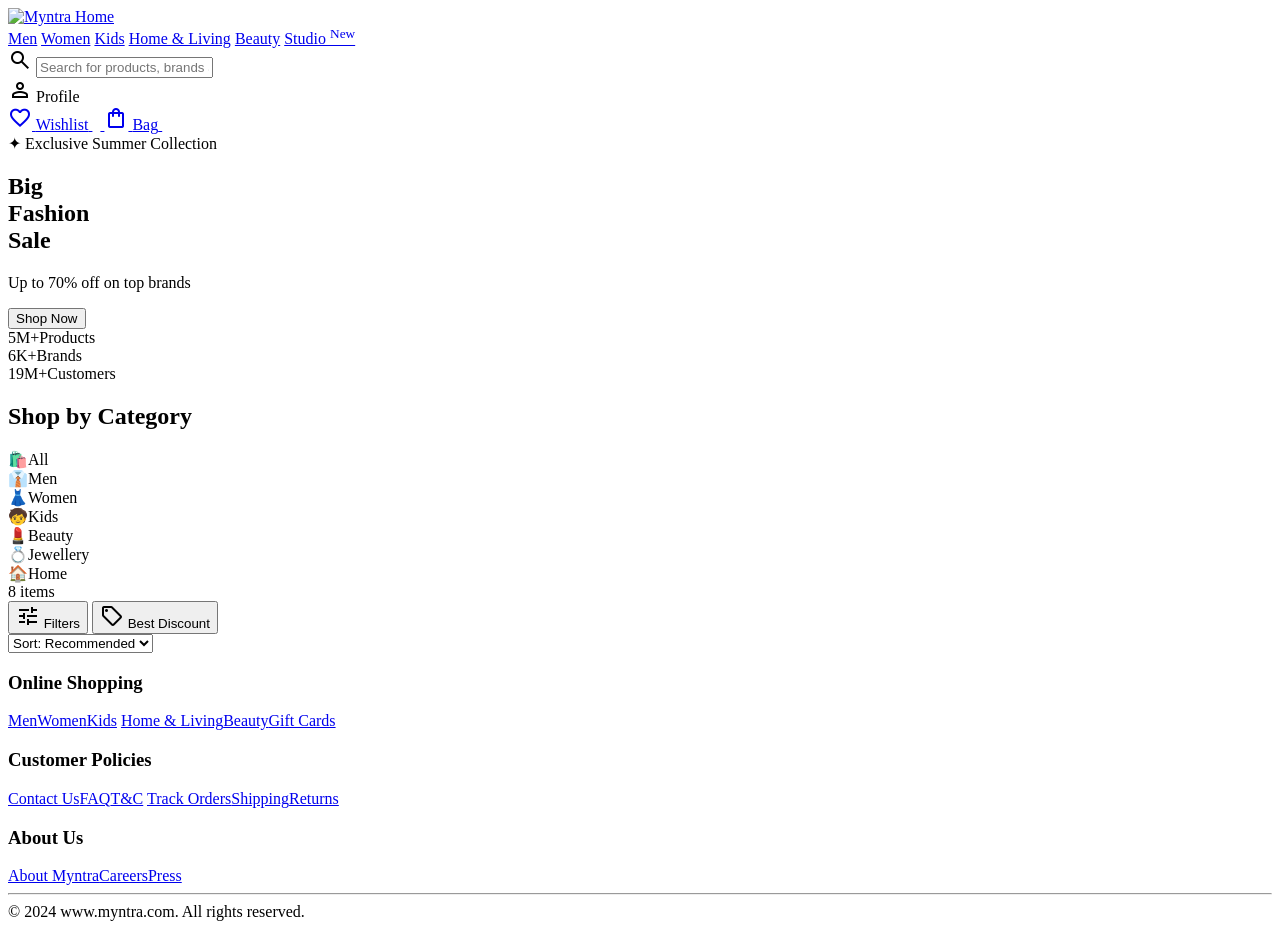
==== index.html @ 0640c361 "Update index.html" ====
<!DOCTYPE html>
<html lang="en">
<head>
    <meta charset="UTF-8">
    <meta name="viewport" content="width=device-width, initial-scale=1.0">
    <title>Myntra – Fashion at its Best</title>
    <link rel="stylesheet" href="/Myntra_Clone_Professional/index.css">
    <link rel="stylesheet" href="https://fonts.googleapis.com/css2?family=Material+Symbols+Outlined:opsz,wght,FILL,GRAD@20..48,100..700,0..1,-50..200" />
    <link rel="stylesheet" href="https://fonts.googleapis.com/css2?family=Assistant:wght@300;400;500;600;700;800&display=swap">
</head>
<body>
<header>
    <div class="logo_container">
        <a href="/Myntra_Clone_Professional/index.html">
            <img class="myntra_home" src="/Myntra_Clone_Professional/myntra_logo.webp" alt="Myntra Home">
        </a>
    </div>
    <nav class="nav_bar">
        <a href="#" onclick="filterByNav(this,'men');return false;">Men</a>
        <a href="#" onclick="filterByNav(this,'women');return false;">Women</a>
        <a href="#" onclick="filterByNav(this,'kids');return false;">Kids</a>
        <a href="#" onclick="filterByNav(this,'home');return false;">Home &amp; Living</a>
        <a href="#" onclick="filterByNav(this,'beauty');return false;">Beauty</a>
        <a href="#" onclick="filterByNav(this,'all');return false;">Studio <sup>New</sup></a>
    </nav>
    <div class="search_bar">
        <span class="material-symbols-outlined search_icon">search</span>
        <input class="search_input" type="text" placeholder="Search for products, brands and more" autocomplete="off">
    </div>
    <div class="action_bar">
        <div class="action_container">
            <span class="material-symbols-outlined action_icon">person</span>
            <span class="action_name">Profile</span>
        </div>
        <a class="action_container" href="/Myntra_Clone_Professional/wishlist.html">
            <span class="material-symbols-outlined action_icon">favorite</span>
            <span class="action_name">Wishlist</span>
            <span class="bag-item-count" id="wishlist-count" style="visibility:hidden;">0</span>
        </a>
        <a class="action_container" href="/Myntra_Clone_Professional/bag.html">
            <span class="material-symbols-outlined action_icon">shopping_bag</span>
            <span class="action_name">Bag</span>
            <span class="bag-item-count" style="visibility:hidden;">0</span>
        </a>
    </div>
</header>

<section class="hero-banner">
    <div class="hero-text">
        <div class="hero-tag">✦ Exclusive Summer Collection</div>
        <h1 class="hero-title">Big<br><span>Fashion</span><br>Sale</h1>
        <p class="hero-subtitle">Up to 70% off on top brands</p>
        <button class="hero-cta" onclick="document.querySelector('.items-section').scrollIntoView({behavior:'smooth'})">Shop Now</button>
    </div>
    <div class="hero-stats">
        <div class="hero-stat"><span class="hero-stat-num">5M+</span><span class="hero-stat-label">Products</span></div>
        <div class="hero-stat"><span class="hero-stat-num">6K+</span><span class="hero-stat-label">Brands</span></div>
        <div class="hero-stat"><span class="hero-stat-num">19M+</span><span class="hero-stat-label">Customers</span></div>
    </div>
</section>

<section class="categories-section">
    <h2 class="section-heading">Shop by Category</h2>
    <div class="categories-grid">
        <div class="category-chip active" data-cat="all"><span class="category-icon">🛍️</span><span>All</span></div>
        <div class="category-chip" data-cat="men"><span class="category-icon">👔</span><span>Men</span></div>
        <div class="category-chip" data-cat="women"><span class="category-icon">👗</span><span>Women</span></div>
        <div class="category-chip" data-cat="kids"><span class="category-icon">🧒</span><span>Kids</span></div>
        <div class="category-chip" data-cat="beauty"><span class="category-icon">💄</span><span>Beauty</span></div>
        <div class="category-chip" data-cat="jewellery"><span class="category-icon">💍</span><span>Jewellery</span></div>
        <div class="category-chip" data-cat="home"><span class="category-icon">🏠</span><span>Home</span></div>
    </div>
</section>

<div class="filter-bar">
    <div class="filter-left">
        <span class="filter-count">8 <span>items</span></span>
        <div class="filter-chips">
            <button class="filter-chip"><span class="material-symbols-outlined">tune</span> Filters</button>
            <button class="filter-chip" onclick="sortByDiscount()"><span class="material-symbols-outlined">local_offer</span> Best Discount</button>
        </div>
    </div>
    <select class="sort-select">
        <option value="default">Sort: Recommended</option>
        <option value="price-asc">Price: Low to High</option>
        <option value="price-desc">Price: High to Low</option>
        <option value="discount">Best Discount</option>
        <option value="rating">Top Rated</option>
    </select>
</div>

<section class="items-section">
    <div class="items-container"></div>
</section>

<footer>
    <div class="footer-top">
        <div class="footer_column">
            <h3>Online Shopping</h3>
            <a href="#">Men</a><a href="#">Women</a><a href="#">Kids</a>
            <a href="#">Home &amp; Living</a><a href="#">Beauty</a><a href="#">Gift Cards</a>
        </div>
        <div class="footer_column">
            <h3>Customer Policies</h3>
            <a href="#">Contact Us</a><a href="#">FAQ</a><a href="#">T&amp;C</a>
            <a href="#">Track Orders</a><a href="#">Shipping</a><a href="#">Returns</a>
        </div>
        <div class="footer_column">
            <h3>About Us</h3>
            <a href="#">About Myntra</a><a href="#">Careers</a><a href="#">Press</a>
        </div>
    </div>
    <hr class="footer-divider">
    <div class="footer-bottom">
        <div class="copyright">© 2024 www.myntra.com. All rights reserved.</div>
    </div>
</footer>

<div class="toast" id="toast"></div>
<script src="/Myntra_Clone_Professional/items.js"></script>
<script src="/Myntra_Clone_Professional/index.js"></script>
</body>
</html>
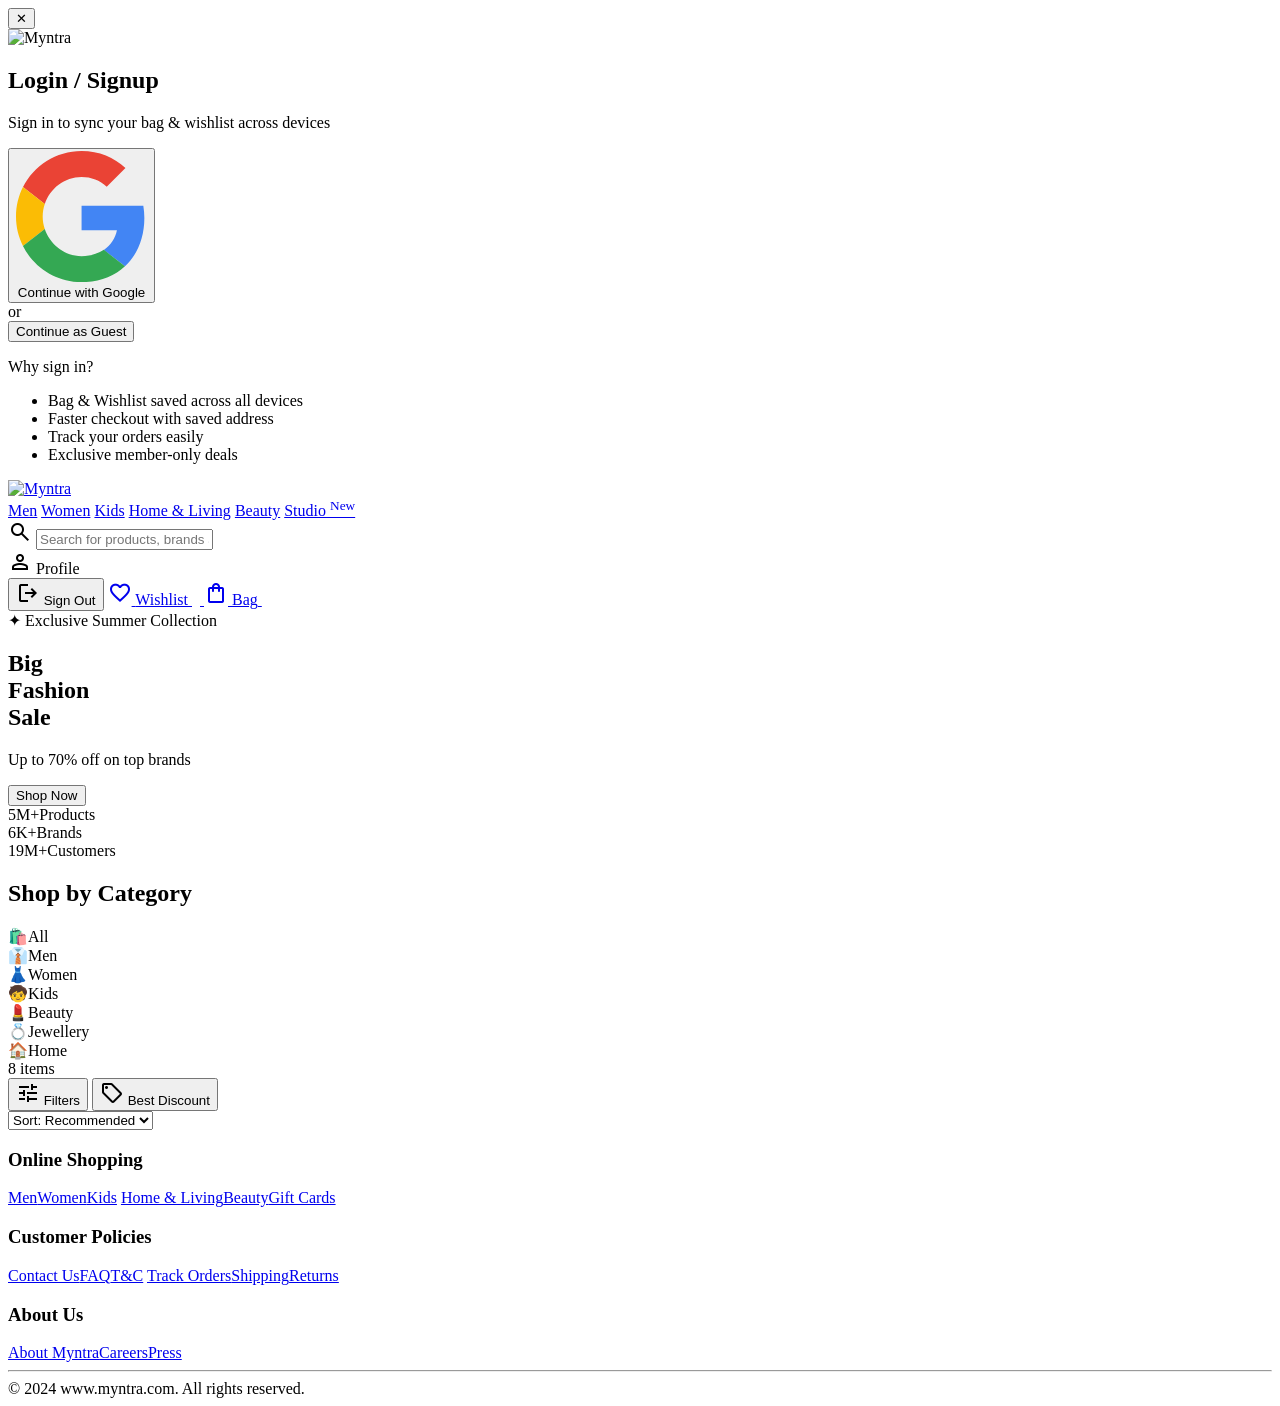
==== commit 76da910b: "Update index.html" ====
--- a/index.html
+++ b/index.html
@@ -5,14 +5,60 @@
     <meta name="viewport" content="width=device-width, initial-scale=1.0">
     <title>Myntra – Fashion at its Best</title>
     <link rel="stylesheet" href="/Myntra_Clone_Professional/index.css">
-    <link rel="stylesheet" href="https://fonts.googleapis.com/css2?family=Material+Symbols+Outlined:opsz,wght,FILL,GRAD@20..48,100..700,0..1,-50..200" />
+    <link rel="stylesheet" href="/Myntra_Clone_Professional/auth.css">
+    <link rel="stylesheet" href="https://fonts.googleapis.com/css2?family=Material+Symbols+Outlined:opsz,wght,FILL,GRAD@20..48,100..700,0..1,-50..200"/>
     <link rel="stylesheet" href="https://fonts.googleapis.com/css2?family=Assistant:wght@300;400;500;600;700;800&display=swap">
 </head>
 <body>
+
+<!-- ═══════════════════════════════
+     LOGIN MODAL
+═══════════════════════════════ -->
+<div class="login-modal-overlay" id="loginModal">
+    <div class="login-modal">
+        <button class="modal-close" onclick="closeLoginModal()">&#10005;</button>
+
+        <div class="modal-logo">
+            <img src="/Myntra_Clone_Professional/myntra_logo.webp" alt="Myntra">
+        </div>
+        <h2 class="modal-title">Login / Signup</h2>
+        <p class="modal-subtitle">Sign in to sync your bag &amp; wishlist across devices</p>
+
+        <button class="btn-google-signin" onclick="signInWithGoogle()">
+            <svg class="google-icon" viewBox="0 0 48 48">
+                <path fill="#EA4335" d="M24 9.5c3.54 0 6.71 1.22 9.21 3.6l6.85-6.85C35.9 2.38 30.47 0 24 0 14.62 0 6.51 5.38 2.56 13.22l7.98 6.19C12.43 13.72 17.74 9.5 24 9.5z"/>
+                <path fill="#4285F4" d="M46.98 24.55c0-1.57-.15-3.09-.38-4.55H24v9.02h12.94c-.58 2.96-2.26 5.48-4.78 7.18l7.73 6c4.51-4.18 7.09-10.36 7.09-17.65z"/>
+                <path fill="#FBBC05" d="M10.53 28.59c-.48-1.45-.76-2.99-.76-4.59s.27-3.14.76-4.59l-7.98-6.19C.92 16.46 0 20.12 0 24c0 3.88.92 7.54 2.56 10.78l7.97-6.19z"/>
+                <path fill="#34A853" d="M24 48c6.48 0 11.93-2.13 15.89-5.81l-7.73-6c-2.15 1.45-4.92 2.3-8.16 2.3-6.26 0-11.57-4.22-13.47-9.91l-7.98 6.19C6.51 42.62 14.62 48 24 48z"/>
+            </svg>
+            Continue with Google
+        </button>
+
+        <div class="modal-divider"><span>or</span></div>
+
+        <button class="btn-guest" onclick="closeLoginModal()">Continue as Guest</button>
+
+        <div id="authError"></div>
+
+        <div class="modal-benefits">
+            <p>Why sign in?</p>
+            <ul>
+                <li>Bag &amp; Wishlist saved across all devices</li>
+                <li>Faster checkout with saved address</li>
+                <li>Track your orders easily</li>
+                <li>Exclusive member-only deals</li>
+            </ul>
+        </div>
+    </div>
+</div>
+
+<!-- ═══════════════════════════════
+     HEADER
+═══════════════════════════════ -->
 <header>
     <div class="logo_container">
         <a href="/Myntra_Clone_Professional/index.html">
-            <img class="myntra_home" src="/Myntra_Clone_Professional/myntra_logo.webp" alt="Myntra Home">
+            <img class="myntra_home" src="/Myntra_Clone_Professional/myntra_logo.webp" alt="Myntra">
         </a>
     </div>
     <nav class="nav_bar">
@@ -28,15 +74,26 @@
         <input class="search_input" type="text" placeholder="Search for products, brands and more" autocomplete="off">
     </div>
     <div class="action_bar">
-        <div class="action_container">
-            <span class="material-symbols-outlined action_icon">person</span>
-            <span class="action_name">Profile</span>
+        <!-- Profile (opens login modal or shows name) -->
+        <div class="action_container" id="profileBtn" onclick="openLoginModal()">
+            <span class="material-symbols-outlined action_icon" id="profileIcon">person</span>
+            <span class="action_name" id="profileName">Profile</span>
         </div>
+
+        <!-- Sign Out (hidden until logged in) -->
+        <button id="signOutBtn" onclick="signOutUser()">
+            <span class="material-symbols-outlined action_icon">logout</span>
+            <span class="action_name">Sign Out</span>
+        </button>
+
+        <!-- Wishlist -->
         <a class="action_container" href="/Myntra_Clone_Professional/wishlist.html">
             <span class="material-symbols-outlined action_icon">favorite</span>
             <span class="action_name">Wishlist</span>
             <span class="bag-item-count" id="wishlist-count" style="visibility:hidden;">0</span>
         </a>
+
+        <!-- Bag -->
         <a class="action_container" href="/Myntra_Clone_Professional/bag.html">
             <span class="material-symbols-outlined action_icon">shopping_bag</span>
             <span class="action_name">Bag</span>
@@ -45,6 +102,9 @@
     </div>
 </header>
 
+<!-- ═══════════════════════════════
+     HERO BANNER
+═══════════════════════════════ -->
 <section class="hero-banner">
     <div class="hero-text">
         <div class="hero-tag">✦ Exclusive Summer Collection</div>
@@ -59,6 +119,7 @@
     </div>
 </section>
 
+<!-- CATEGORIES -->
 <section class="categories-section">
     <h2 class="section-heading">Shop by Category</h2>
     <div class="categories-grid">
@@ -72,6 +133,7 @@
     </div>
 </section>
 
+<!-- FILTER BAR -->
 <div class="filter-bar">
     <div class="filter-left">
         <span class="filter-count">8 <span>items</span></span>
@@ -89,10 +151,12 @@
     </select>
 </div>
 
+<!-- PRODUCTS -->
 <section class="items-section">
     <div class="items-container"></div>
 </section>
 
+<!-- FOOTER -->
 <footer>
     <div class="footer-top">
         <div class="footer_column">
@@ -117,7 +181,10 @@
 </footer>
 
 <div class="toast" id="toast"></div>
+
+<!-- Scripts — firebase MUST load first as module -->
 <script src="/Myntra_Clone_Professional/items.js"></script>
+<script type="module" src="/Myntra_Clone_Professional/firebase.js"></script>
 <script src="/Myntra_Clone_Professional/index.js"></script>
 </body>
 </html>
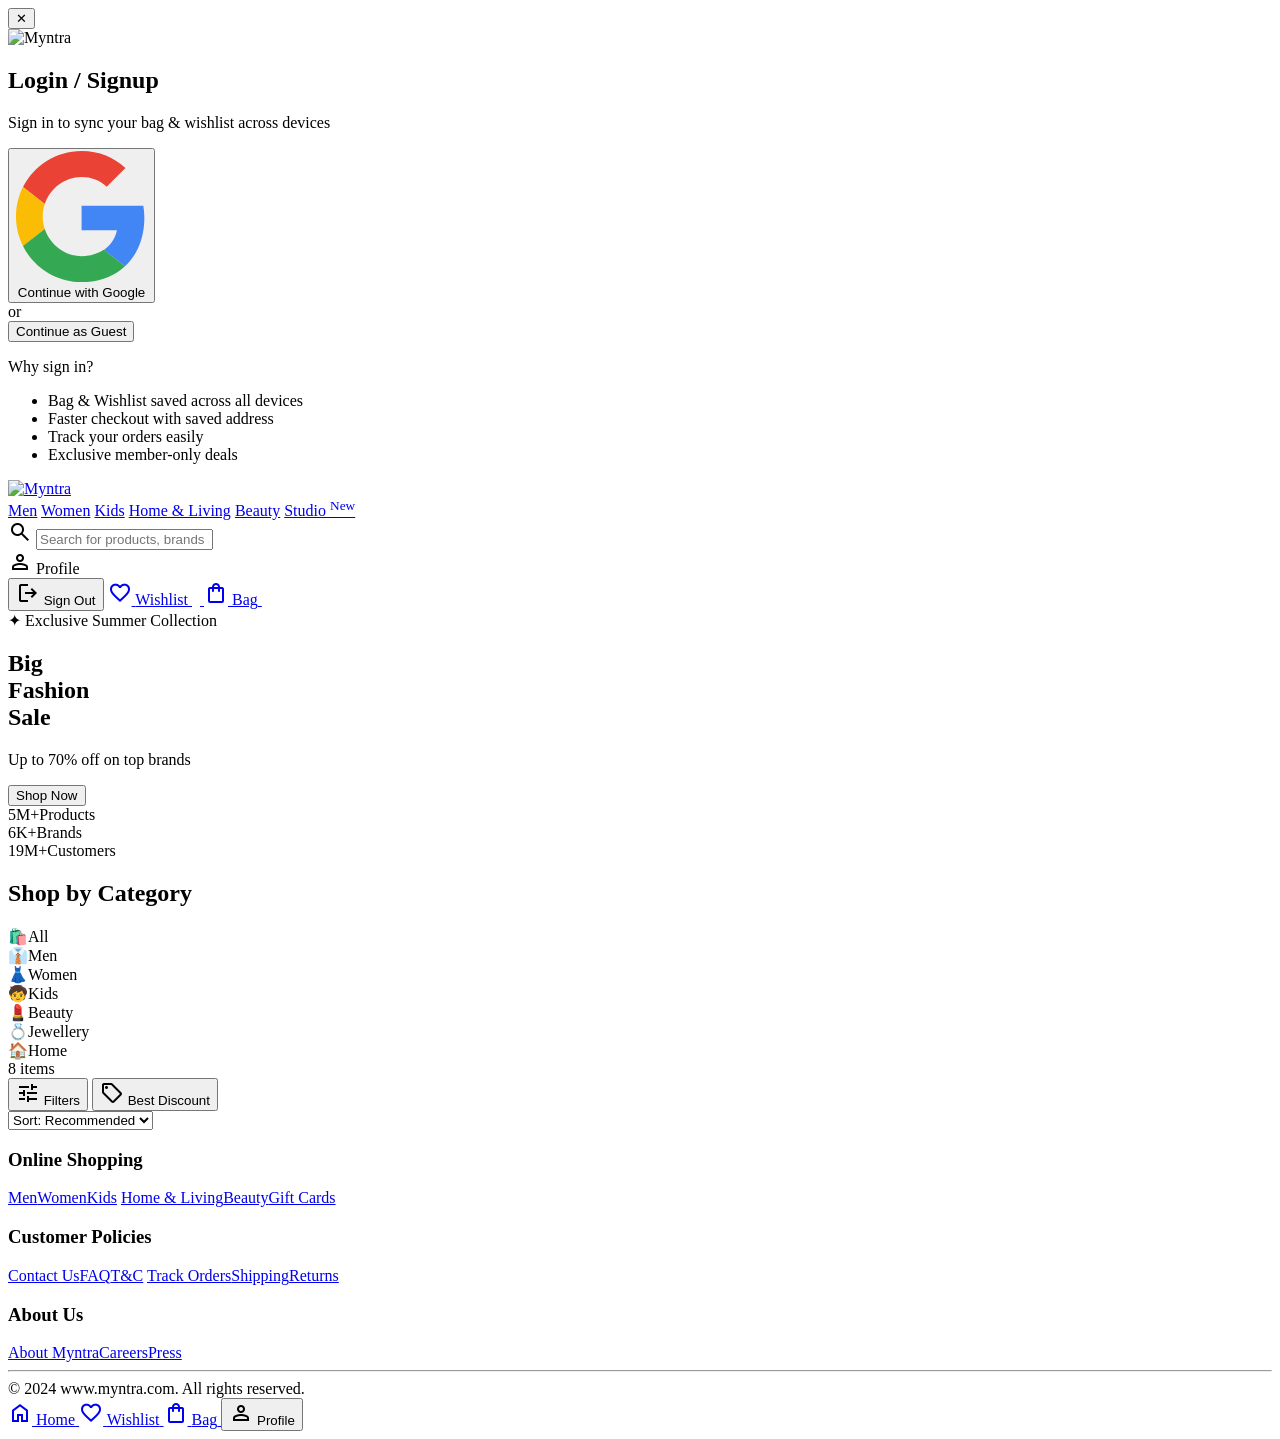
==== commit 0274c215: "Update index.html" ====
--- a/index.html
+++ b/index.html
@@ -6,8 +6,16 @@
     <title>Myntra – Fashion at its Best</title>
     <link rel="stylesheet" href="/Myntra_Clone_Professional/index.css">
     <link rel="stylesheet" href="/Myntra_Clone_Professional/auth.css">
+    <link rel="stylesheet" href="/Myntra_Clone_Professional/bottomnav.css">
     <link rel="stylesheet" href="https://fonts.googleapis.com/css2?family=Material+Symbols+Outlined:opsz,wght,FILL,GRAD@20..48,100..700,0..1,-50..200"/>
     <link rel="stylesheet" href="https://fonts.googleapis.com/css2?family=Assistant:wght@300;400;500;600;700;800&display=swap">
+    <!-- PWA -->
+    <link rel="manifest" href="/Myntra_Clone_Professional/manifest.json">
+    <meta name="theme-color" content="#ff3f6c">
+    <meta name="apple-mobile-web-app-capable" content="yes">
+    <meta name="apple-mobile-web-app-status-bar-style" content="black-translucent">
+    <meta name="apple-mobile-web-app-title" content="Myntra">
+    <link rel="apple-touch-icon" href="/Myntra_Clone_Professional/myntra_logo.webp">
 </head>
 <body>
 
@@ -102,6 +110,14 @@
     </div>
 </header>
 
+<!-- PWA Install Banner -->
+<div class="pwa-banner" id="pwaBanner" style="display:none;">
+    <span class="material-symbols-outlined">install_mobile</span>
+    <span>Install Myntra app on your device for faster access!</span>
+    <button class="pwa-install-btn" id="pwaInstallBtn">Install App</button>
+    <button class="pwa-dismiss-btn" id="pwaDismissBtn">&#10005;</button>
+</div>
+
 <!-- ═══════════════════════════════
      HERO BANNER
 ═══════════════════════════════ -->
@@ -186,5 +202,35 @@
 <script src="/Myntra_Clone_Professional/items.js"></script>
 <script type="module" src="/Myntra_Clone_Professional/firebase.js"></script>
 <script src="/Myntra_Clone_Professional/index.js"></script>
+<script>
+if ("serviceWorker" in navigator) {
+    window.addEventListener("load", function() {
+        navigator.serviceWorker.register("/Myntra_Clone_Professional/sw.js")
+            .then(function(reg) { console.log("✅ SW registered"); })
+            .catch(function(err) { console.log("SW error:", err); });
+    });
+}
+</script>
+<!-- BOTTOM NAVIGATION (Mobile Only) -->
+<nav class="bottom-nav">
+    <a class="bn-item active" href="/Myntra_Clone_Professional/index.html">
+        <span class="material-symbols-outlined">home</span>
+        <span>Home</span>
+    </a>
+    <a class="bn-item" href="/Myntra_Clone_Professional/wishlist.html">
+        <span class="material-symbols-outlined">favorite_border</span>
+        <span>Wishlist</span>
+        <span class="bn-badge" id="bn-wish-count"></span>
+    </a>
+    <a class="bn-item" href="/Myntra_Clone_Professional/bag.html">
+        <span class="material-symbols-outlined">shopping_bag</span>
+        <span>Bag</span>
+        <span class="bn-badge" id="bn-bag-count"></span>
+    </a>
+    <button class="bn-item" onclick="openLoginModal()">
+        <span class="material-symbols-outlined" id="bn-profile-icon">person</span>
+        <span id="bn-profile-label">Profile</span>
+    </button>
+</nav>
 </body>
 </html>
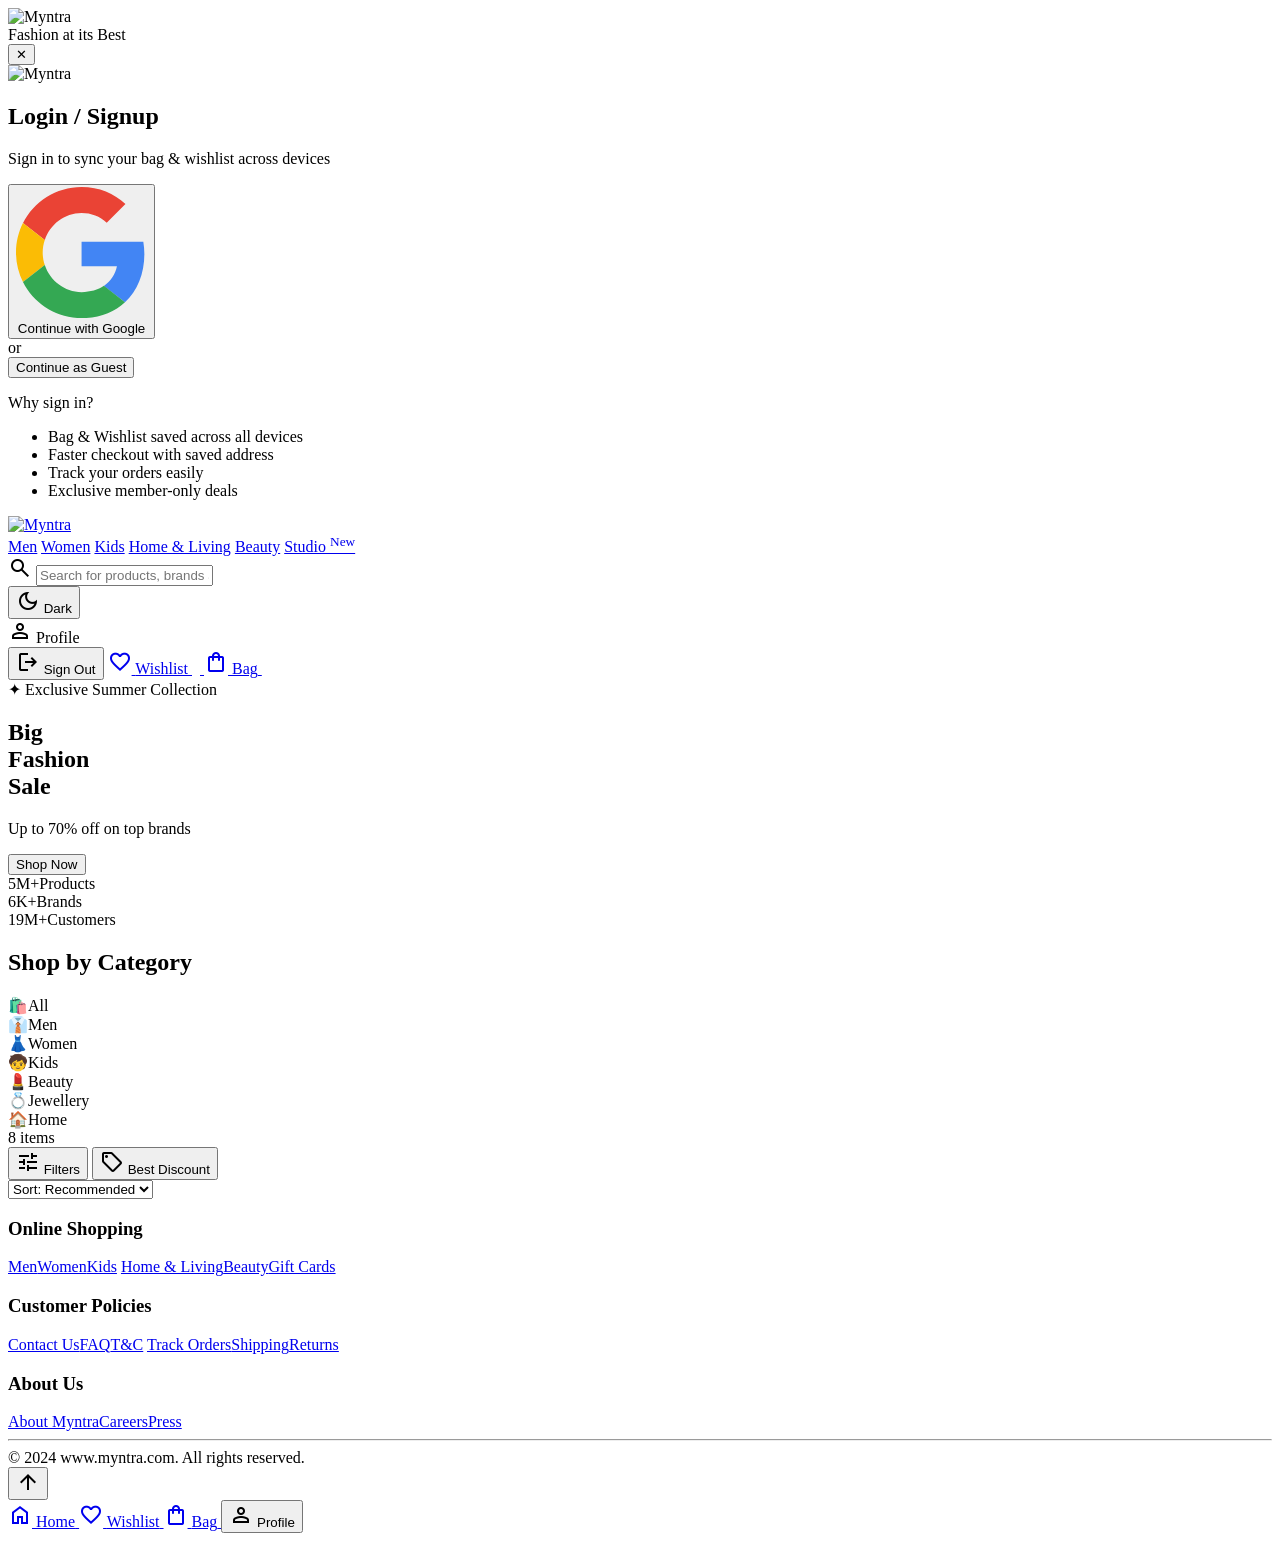
==== commit 3d21d7dc: "Rename index (1).html to index.html" ====
--- a/index.html
+++ b/index.html
@@ -7,6 +7,7 @@
     <link rel="stylesheet" href="/Myntra_Clone_Professional/index.css">
     <link rel="stylesheet" href="/Myntra_Clone_Professional/auth.css">
     <link rel="stylesheet" href="/Myntra_Clone_Professional/bottomnav.css">
+    <link rel="stylesheet" href="/Myntra_Clone_Professional/uifeatures.css">
     <link rel="stylesheet" href="https://fonts.googleapis.com/css2?family=Material+Symbols+Outlined:opsz,wght,FILL,GRAD@20..48,100..700,0..1,-50..200"/>
     <link rel="stylesheet" href="https://fonts.googleapis.com/css2?family=Assistant:wght@300;400;500;600;700;800&display=swap">
     <!-- PWA -->
@@ -18,6 +19,12 @@
     <link rel="apple-touch-icon" href="/Myntra_Clone_Professional/myntra_logo.webp">
 </head>
 <body>
+<!-- SPLASH SCREEN -->
+<div id="splashScreen">
+    <img class="splash-logo" src="/Myntra_Clone_Professional/myntra_logo.webp" alt="Myntra">
+    <div class="splash-tagline">Fashion at its Best</div>
+    <div class="splash-bar"><div class="splash-bar-fill"></div></div>
+</div>
 
 <!-- ═══════════════════════════════
      LOGIN MODAL
@@ -83,6 +90,10 @@
     </div>
     <div class="action_bar">
         <!-- Profile (opens login modal or shows name) -->
+        <button class="dark-mode-btn" id="darkModeBtn" onclick="toggleDarkMode()">
+            <span class="material-symbols-outlined" id="darkModeIcon">dark_mode</span>
+            <span id="darkModeText">Dark</span>
+        </button>
         <div class="action_container" id="profileBtn" onclick="openLoginModal()">
             <span class="material-symbols-outlined action_icon" id="profileIcon">person</span>
             <span class="action_name" id="profileName">Profile</span>
@@ -211,6 +222,10 @@
     });
 }
 </script>
+<!-- BACK TO TOP -->
+<button id="backToTop" title="Back to top">
+    <span class="material-symbols-outlined">arrow_upward</span>
+</button>
 <!-- BOTTOM NAVIGATION (Mobile Only) -->
 <nav class="bottom-nav">
     <a class="bn-item active" href="/Myntra_Clone_Professional/index.html">
@@ -232,5 +247,6 @@
         <span id="bn-profile-label">Profile</span>
     </button>
 </nav>
+<script src="/Myntra_Clone_Professional/uifeatures.js"></script>
 </body>
 </html>
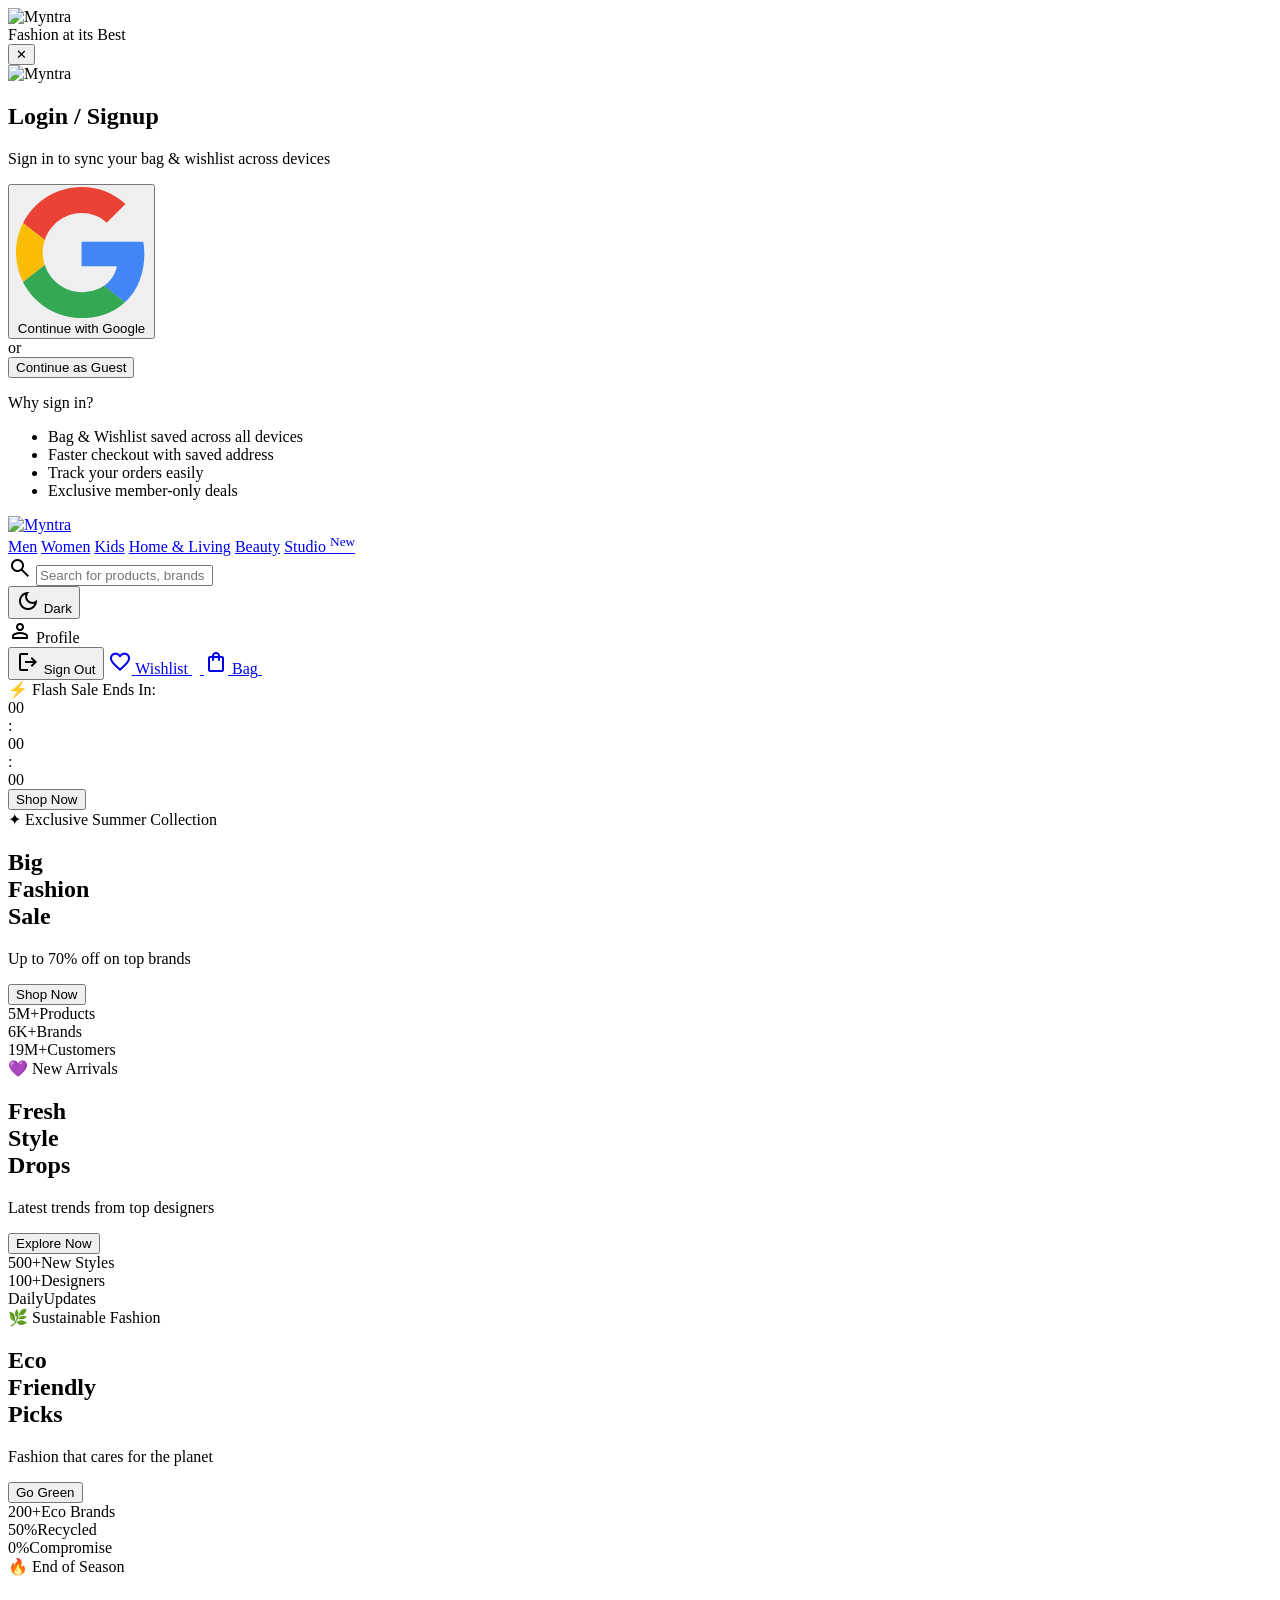
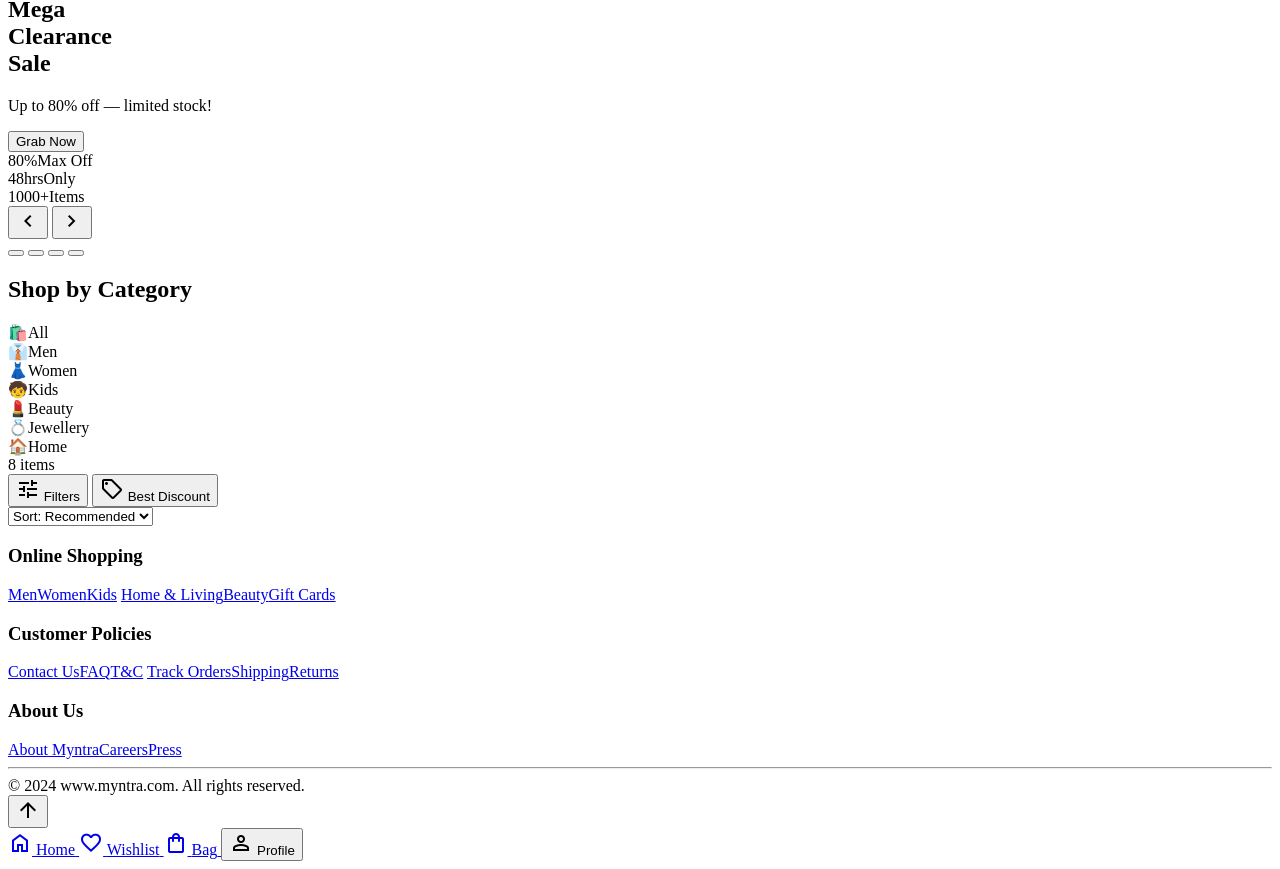
==== commit 6a69372e: "Update index.html" ====
--- a/index.html
+++ b/index.html
@@ -132,17 +132,95 @@
 <!-- ═══════════════════════════════
      HERO BANNER
 ═══════════════════════════════ -->
-<section class="hero-banner">
-    <div class="hero-text">
-        <div class="hero-tag">✦ Exclusive Summer Collection</div>
-        <h1 class="hero-title">Big<br><span>Fashion</span><br>Sale</h1>
-        <p class="hero-subtitle">Up to 70% off on top brands</p>
-        <button class="hero-cta" onclick="document.querySelector('.items-section').scrollIntoView({behavior:'smooth'})">Shop Now</button>
-    </div>
-    <div class="hero-stats">
-        <div class="hero-stat"><span class="hero-stat-num">5M+</span><span class="hero-stat-label">Products</span></div>
-        <div class="hero-stat"><span class="hero-stat-num">6K+</span><span class="hero-stat-label">Brands</span></div>
-        <div class="hero-stat"><span class="hero-stat-num">19M+</span><span class="hero-stat-label">Customers</span></div>
+<!-- FLASH SALE COUNTDOWN -->
+<div class="flash-sale-bar">
+    <div class="flash-label"><span>⚡</span> Flash Sale Ends In:</div>
+    <div class="flash-timer">
+        <div class="flash-unit" id="fh">00</div>
+        <span class="flash-colon">:</span>
+        <div class="flash-unit" id="fm">00</div>
+        <span class="flash-colon">:</span>
+        <div class="flash-unit" id="fs">00</div>
+    </div>
+    <button class="flash-shop-btn" onclick="document.querySelector('.items-section').scrollIntoView({behavior:'smooth'})">Shop Now</button>
+</div>
+
+<!-- HERO BANNER SLIDER -->
+<section class="hero-slider" id="heroSlider">
+    <div class="hero-slides" id="heroSlides">
+
+        <!-- Slide 1 -->
+        <div class="hero-slide">
+            <div class="hero-text">
+                <div class="hero-tag">✦ Exclusive Summer Collection</div>
+                <h1 class="hero-title">Big<br><span>Fashion</span><br>Sale</h1>
+                <p class="hero-subtitle">Up to 70% off on top brands</p>
+                <button class="hero-cta" onclick="document.querySelector('.items-section').scrollIntoView({behavior:'smooth'})">Shop Now</button>
+            </div>
+            <div class="hero-stats">
+                <div class="hero-stat"><span class="hero-stat-num">5M+</span><span class="hero-stat-label">Products</span></div>
+                <div class="hero-stat"><span class="hero-stat-num">6K+</span><span class="hero-stat-label">Brands</span></div>
+                <div class="hero-stat"><span class="hero-stat-num">19M+</span><span class="hero-stat-label">Customers</span></div>
+            </div>
+        </div>
+
+        <!-- Slide 2 -->
+        <div class="hero-slide">
+            <div class="hero-text">
+                <div class="hero-tag">💜 New Arrivals</div>
+                <h1 class="hero-title">Fresh<br><span>Style</span><br>Drops</h1>
+                <p class="hero-subtitle">Latest trends from top designers</p>
+                <button class="hero-cta" onclick="document.querySelector('.items-section').scrollIntoView({behavior:'smooth'})">Explore Now</button>
+            </div>
+            <div class="hero-stats">
+                <div class="hero-stat"><span class="hero-stat-num">500+</span><span class="hero-stat-label">New Styles</span></div>
+                <div class="hero-stat"><span class="hero-stat-num">100+</span><span class="hero-stat-label">Designers</span></div>
+                <div class="hero-stat"><span class="hero-stat-num">Daily</span><span class="hero-stat-label">Updates</span></div>
+            </div>
+        </div>
+
+        <!-- Slide 3 -->
+        <div class="hero-slide">
+            <div class="hero-text">
+                <div class="hero-tag">🌿 Sustainable Fashion</div>
+                <h1 class="hero-title">Eco<br><span>Friendly</span><br>Picks</h1>
+                <p class="hero-subtitle">Fashion that cares for the planet</p>
+                <button class="hero-cta" onclick="document.querySelector('.items-section').scrollIntoView({behavior:'smooth'})">Go Green</button>
+            </div>
+            <div class="hero-stats">
+                <div class="hero-stat"><span class="hero-stat-num">200+</span><span class="hero-stat-label">Eco Brands</span></div>
+                <div class="hero-stat"><span class="hero-stat-num">50%</span><span class="hero-stat-label">Recycled</span></div>
+                <div class="hero-stat"><span class="hero-stat-num">0%</span><span class="hero-stat-label">Compromise</span></div>
+            </div>
+        </div>
+
+        <!-- Slide 4 -->
+        <div class="hero-slide">
+            <div class="hero-text">
+                <div class="hero-tag">🔥 End of Season</div>
+                <h1 class="hero-title">Mega<br><span>Clearance</span><br>Sale</h1>
+                <p class="hero-subtitle">Up to 80% off — limited stock!</p>
+                <button class="hero-cta" onclick="document.querySelector('.items-section').scrollIntoView({behavior:'smooth'})">Grab Now</button>
+            </div>
+            <div class="hero-stats">
+                <div class="hero-stat"><span class="hero-stat-num">80%</span><span class="hero-stat-label">Max Off</span></div>
+                <div class="hero-stat"><span class="hero-stat-num">48hrs</span><span class="hero-stat-label">Only</span></div>
+                <div class="hero-stat"><span class="hero-stat-num">1000+</span><span class="hero-stat-label">Items</span></div>
+            </div>
+        </div>
+
+    </div>
+
+    <!-- Arrows -->
+    <button class="hero-arrow prev" id="heroPrev"><span class="material-symbols-outlined">chevron_left</span></button>
+    <button class="hero-arrow next" id="heroNext"><span class="material-symbols-outlined">chevron_right</span></button>
+
+    <!-- Dots -->
+    <div class="hero-dots">
+        <button class="hero-dot active" data-idx="0"></button>
+        <button class="hero-dot" data-idx="1"></button>
+        <button class="hero-dot" data-idx="2"></button>
+        <button class="hero-dot" data-idx="3"></button>
     </div>
 </section>
 
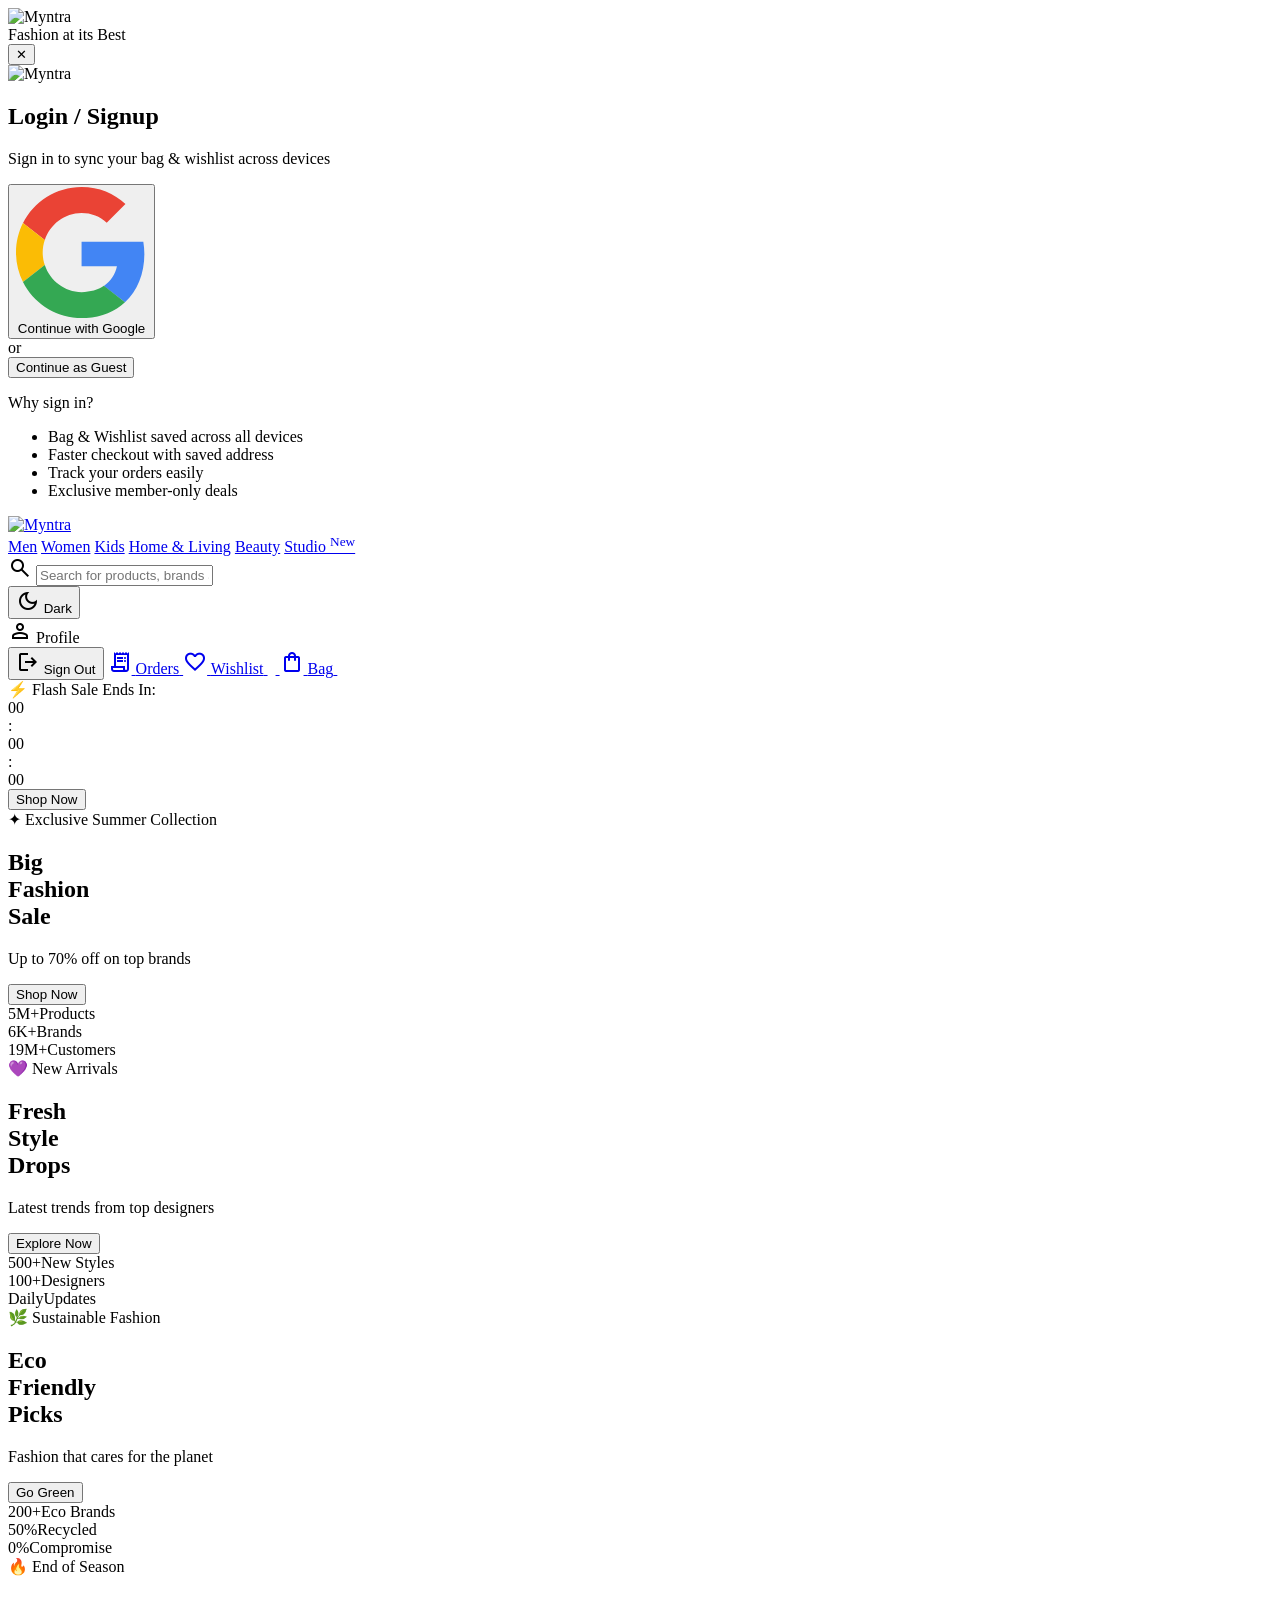
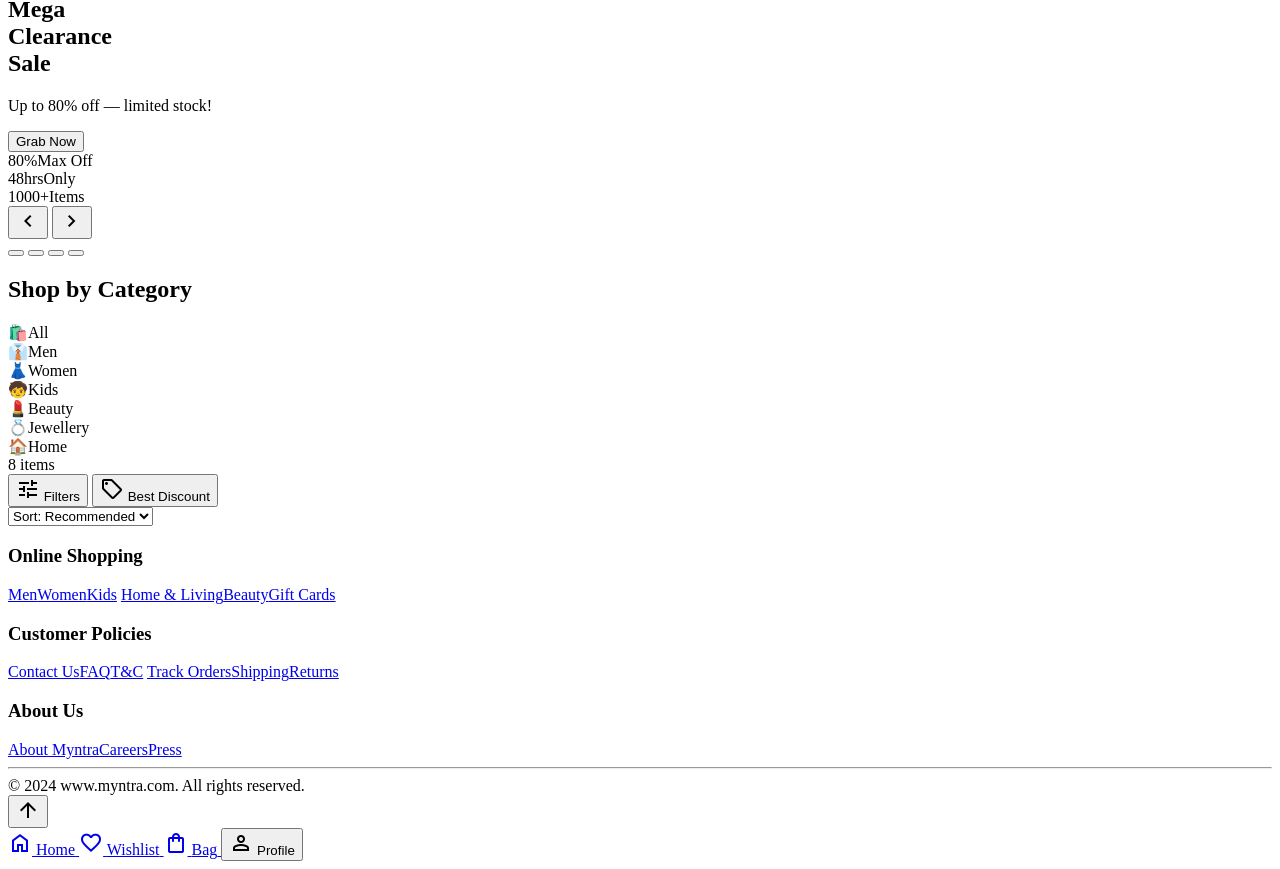
==== commit 9e829c5b: "Update index.html" ====
--- a/index.html
+++ b/index.html
@@ -106,6 +106,10 @@
         </button>
 
         <!-- Wishlist -->
+        <a class="action_container" href="/Myntra_Clone_Professional/orders.html">
+            <span class="material-symbols-outlined action_icon">receipt_long</span>
+            <span class="action_name">Orders</span>
+        </a>
         <a class="action_container" href="/Myntra_Clone_Professional/wishlist.html">
             <span class="material-symbols-outlined action_icon">favorite</span>
             <span class="action_name">Wishlist</span>
